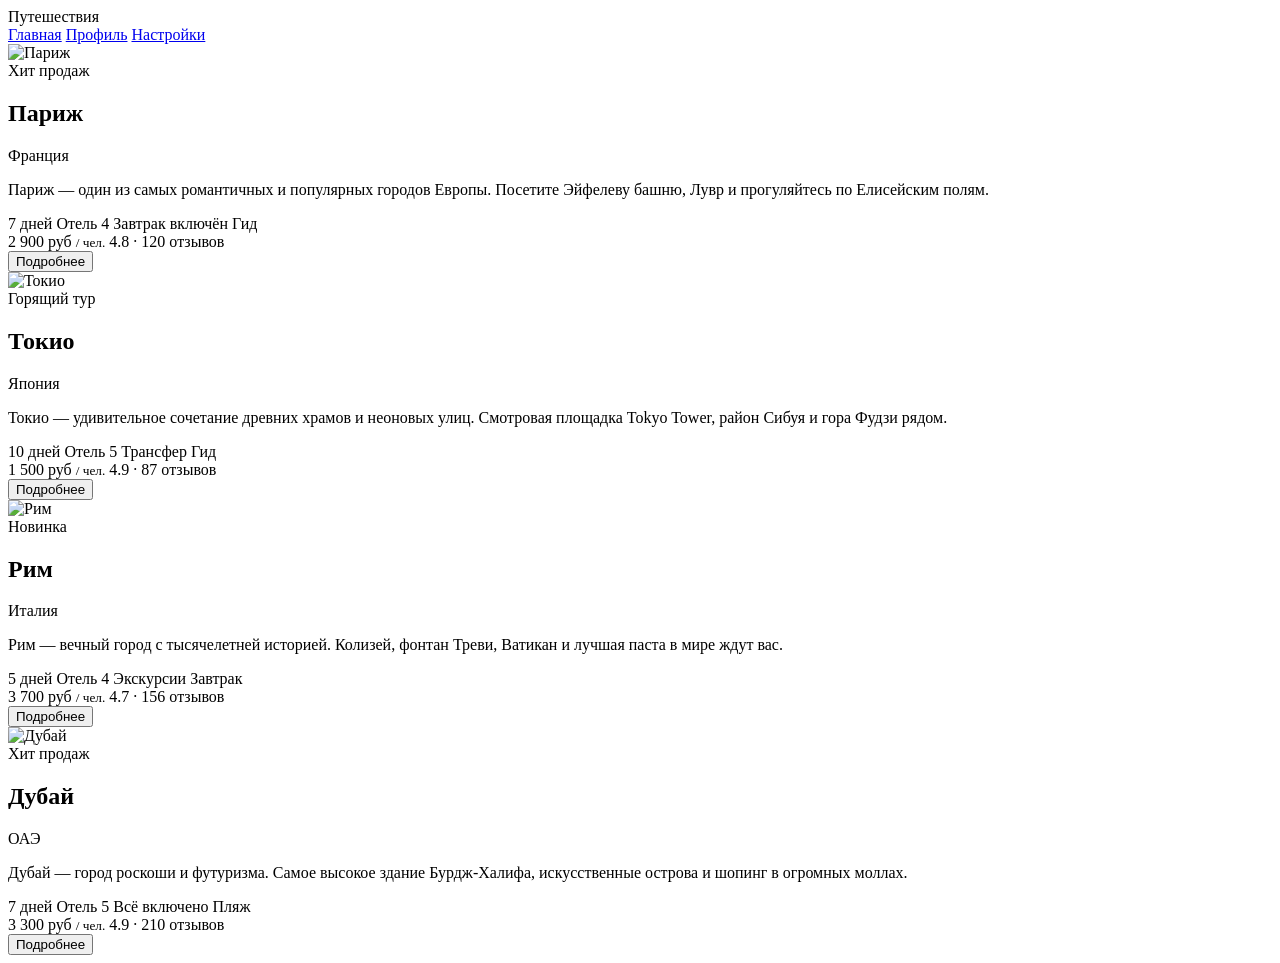
==== index.html @ db9ca824 "Add files via upload" ====
<!DOCTYPE html>
<html lang="ru">
<head>
    <meta charset="UTF-8">
    <meta name="viewport" content="width=device-width, initial-scale=1.0, maximum-scale=1.0, user-scalable=no">
    <title>Путешествия — Главная</title>
    <link rel="stylesheet" href="css/reset.css">
    <link rel="stylesheet" href="css/style.css">
</head>
<body>

    <nav class="menu">
        <div class="logo">Путешествия</div>
        <div class="links">
            <a href="index.html">Главная</a>
            <a href="profile.html">Профиль</a>
            <a href="settings.html">Настройки</a>
        </div>
    </nav>

    <main class="app-content">
        <div class="cards-container">

            <article class="card">
                <img src="https://images.unsplash.com/photo-1502602898657-3e91760cbb34?auto=format&fit=crop&w=800&q=80" alt="Париж">
                <div class="card-info">
                    <span class="badge">Хит продаж</span>
                    <h2>Париж</h2>
                    <p class="country">Франция</p>
                    <p class="description">
                        Париж — один из самых романтичных и популярных городов Европы.
                        Посетите Эйфелеву башню, Лувр и прогуляйтесь по Елисейским полям.
                    </p>
                    <div class="features">
                        <span>7 дней</span>
                        <span>Отель 4</span>
                        <span>Завтрак включён</span>
                        <span>Гид</span>
                    </div>
                    <div class="card-bottom">
                        <div class="price-block">
                            <span class="price">2 900 руб <small>/ чел.</small></span>
                            <span class="rating">4.8 · 120 отзывов</span>
                        </div>
                        <button onclick="openCityModal('paris')">Подробнее</button>
                    </div>
                </div>
            </article>

            <article class="card">
                <img src="https://images.unsplash.com/photo-1540959733332-eab4deabeeaf?auto=format&fit=crop&w=800&q=80" alt="Токио">
                <div class="card-info">
                    <span class="badge hot">Горящий тур</span>
                    <h2>Токио</h2>
                    <p class="country">Япония</p>
                    <p class="description">
                        Токио — удивительное сочетание древних храмов и неоновых улиц.
                        Смотровая площадка Tokyo Tower, район Сибуя и гора Фудзи рядом.
                    </p>
                    <div class="features">
                        <span>10 дней</span>
                        <span>Отель 5</span>
                        <span>Трансфер</span>
                        <span>Гид</span>
                    </div>
                    <div class="card-bottom">
                        <div class="price-block">
                            <span class="price">1 500 руб <small>/ чел.</small></span>
                            <span class="rating">4.9 · 87 отзывов</span>
                        </div>
                        <button onclick="openCityModal('tokyo')">Подробнее</button>
                    </div>
                </div>
            </article>

            <article class="card">
                <img src="https://images.unsplash.com/photo-1552832230-c0197dd311b5?auto=format&fit=crop&w=800&q=80" alt="Рим">
                <div class="card-info">
                    <span class="badge new">Новинка</span>
                    <h2>Рим</h2>
                    <p class="country">Италия</p>
                    <p class="description">
                        Рим — вечный город с тысячелетней историей. Колизей, фонтан Треви,
                        Ватикан и лучшая паста в мире ждут вас.
                    </p>
                    <div class="features">
                        <span>5 дней</span>
                        <span>Отель 4</span>
                        <span>Экскурсии</span>
                        <span>Завтрак</span>
                    </div>
                    <div class="card-bottom">
                        <div class="price-block">
                            <span class="price">3 700 руб <small>/ чел.</small></span>
                            <span class="rating">4.7 · 156 отзывов</span>
                        </div>
                        <button onclick="openCityModal('rome')">Подробнее</button>
                    </div>
                </div>
            </article>

            <article class="card">
                <img src="https://images.unsplash.com/photo-1512453979798-5ea266f8880c?auto=format&fit=crop&w=800&q=80" alt="Дубай">
                <div class="card-info">
                    <span class="badge">Хит продаж</span>
                    <h2>Дубай</h2>
                    <p class="country">ОАЭ</p>
                    <p class="description">
                        Дубай — город роскоши и футуризма. Самое высокое здание Бурдж-Халифа,
                        искусственные острова и шопинг в огромных моллах.
                    </p>
                    <div class="features">
                        <span>7 дней</span>
                        <span>Отель 5</span>
                        <span>Всё включено</span>
                        <span>Пляж</span>
                    </div>
                    <div class="card-bottom">
                        <div class="price-block">
                            <span class="price">3 300 руб <small>/ чел.</small></span>
                            <span class="rating">4.9 · 210 отзывов</span>
                        </div>
                        <button onclick="openCityModal('dubai')">Подробнее</button>
                    </div>
                </div>
            </article>

        </div>
    </main>

    <!-- Модальное окно -->
    <div class="modal-overlay" id="cityModal"></div>
    
    <script src="js/script.js"></script>
</body>
</html>
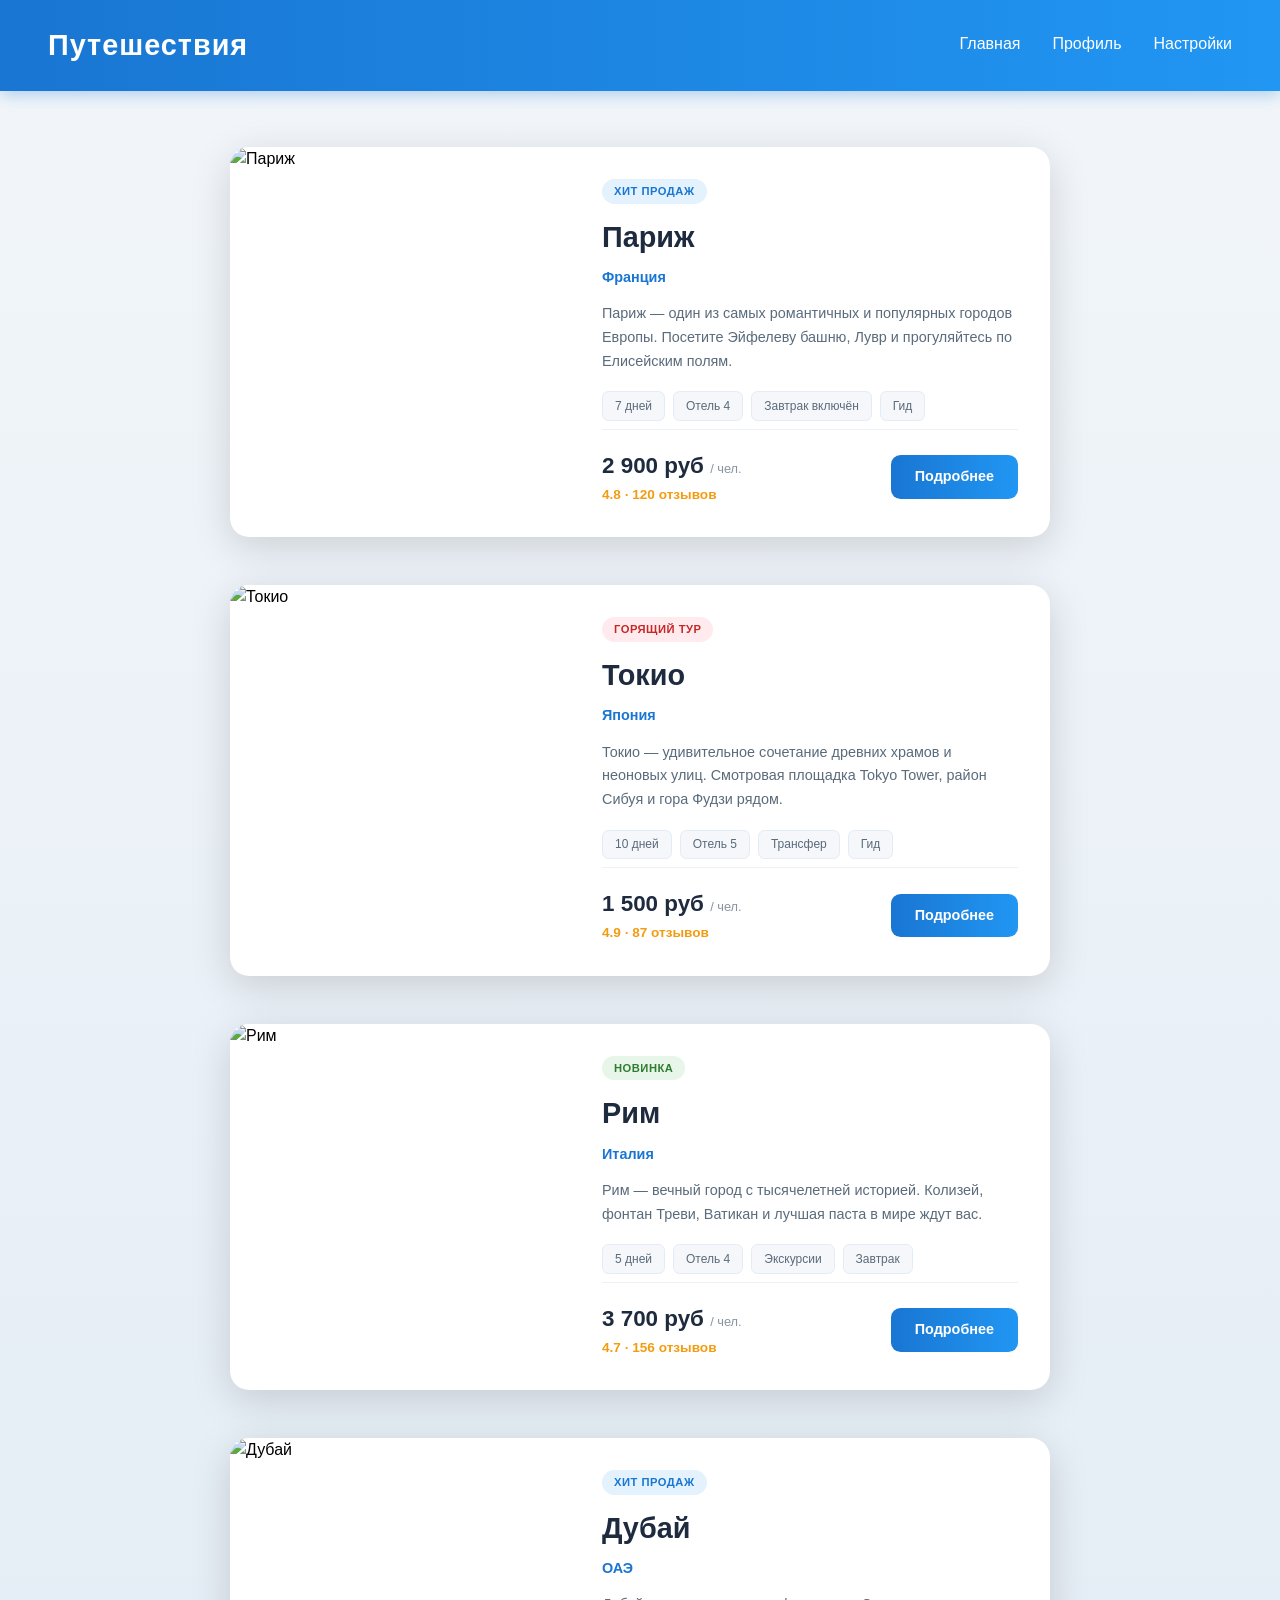
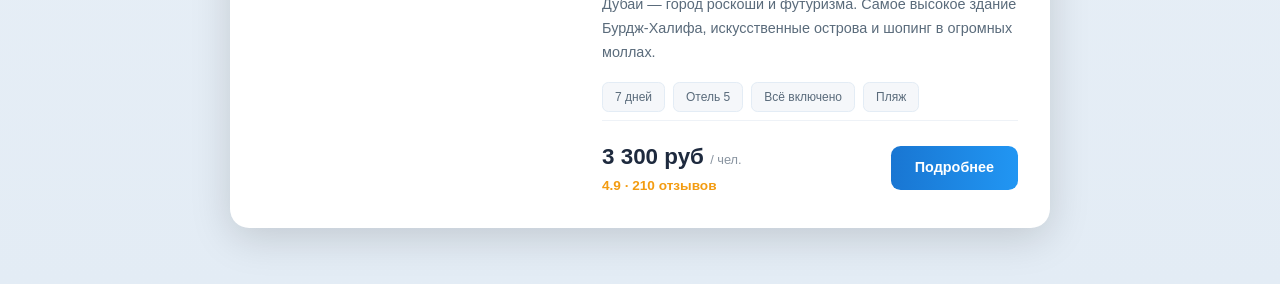
==== commit c3754ca6: "Update index.html" ====
--- a/index.html
+++ b/index.html
@@ -4,8 +4,8 @@
     <meta charset="UTF-8">
     <meta name="viewport" content="width=device-width, initial-scale=1.0, maximum-scale=1.0, user-scalable=no">
     <title>Путешествия — Главная</title>
-    <link rel="stylesheet" href="css/reset.css">
-    <link rel="stylesheet" href="css/style.css">
+    <link rel="stylesheet" href="reset.css">
+    <link rel="stylesheet" href="style.css">
 </head>
 <body>
 
@@ -131,6 +131,6 @@
     <!-- Модальное окно -->
     <div class="modal-overlay" id="cityModal"></div>
     
-    <script src="js/script.js"></script>
+    <script src="script.js"></script>
 </body>
-</html>+</html>
--- a/style.css
+++ b/style.css
@@ -0,0 +1,671 @@
+body {
+    font-family: 'Segoe UI', Arial, sans-serif;
+    background: linear-gradient(180deg, #f2f6fa 0%, #e3ecf5 100%);
+    min-height: 100vh;
+    display: flex;
+    flex-direction: column;
+    padding-bottom: 5rem;
+}
+
+.menu {
+    display: flex;
+    justify-content: space-between;
+    align-items: center;
+    padding: 1rem 1.2rem;
+    background: linear-gradient(90deg, #1976d2 0%, #2196f3 100%);
+    box-shadow: 0 4px 15px rgba(25, 118, 210, 0.3);
+    position: sticky;
+    top: 0;
+    z-index: 100;
+}
+
+.logo {
+    color: white;
+    font-size: 1.3rem;
+    font-weight: bold;
+    letter-spacing: 1px;
+}
+
+.links {
+    display: flex;
+    gap: 1rem;
+}
+
+.links a {
+    color: white;
+    text-decoration: none;
+    font-size: 0.85rem;
+    font-weight: 500;
+    position: relative;
+    padding-bottom: 4px;
+    transition: color 0.3s;
+}
+
+.links a::after {
+    content: "";
+    position: absolute;
+    bottom: 0;
+    left: 0;
+    width: 0;
+    height: 2px;
+    background: white;
+    transition: width 0.3s;
+}
+
+.links a:hover::after {
+    width: 100%;
+}
+
+.links a:hover {
+    color: #fff9c4;
+}
+
+.app-content {
+    flex: 1;
+    padding: 1rem;
+    width: 100%;
+}
+
+.cards-container {
+    display: flex;
+    flex-direction: column;
+    gap: 0;
+}
+
+.card {
+    display: flex;
+    flex-direction: column;
+    width: 100%;
+    max-width: 100%;
+    margin: 1.5rem auto;
+    background: white;
+    border-radius: 1.2rem;
+    overflow: hidden;
+    box-shadow: 0 10px 40px rgba(0, 0, 0, 0.15);
+    transition: transform 0.3s, box-shadow 0.3s;
+}
+
+.card:hover {
+    transform: translateY(-5px);
+    box-shadow: 0 20px 50px rgba(0, 0, 0, 0.2);
+}
+
+.card img {
+    width: 100%;
+    height: 12rem;
+    object-fit: cover;
+    display: block;
+}
+
+.card-info {
+    display: flex;
+    flex-direction: column;
+    padding: 1.2rem;
+    flex: 1;
+    gap: 0.5rem;
+}
+
+.badge {
+    display: inline-block;
+    align-self: flex-start;
+    background: #e3f2fd;
+    color: #1976d2;
+    font-size: 0.7rem;
+    font-weight: bold;
+    padding: 0.25rem 0.75rem;
+    border-radius: 1.25rem;
+    text-transform: uppercase;
+    letter-spacing: 0.5px;
+}
+
+.badge.hot {
+    background: #ffebee;
+    color: #c62828;
+}
+
+.badge.new {
+    background: #e8f5e9;
+    color: #2e7d32;
+}
+
+.card-info h2 {
+    font-size: 1.5rem;
+    color: #1e2a3e;
+    margin-top: 0.25rem;
+}
+
+.country {
+    color: #1976d2;
+    font-weight: bold;
+    font-size: 0.9rem;
+}
+
+.description {
+    color: #5a6b7b;
+    line-height: 1.65;
+    font-size: 0.9rem;
+    margin-top: 0.35rem;
+}
+
+.features {
+    display: flex;
+    flex-wrap: wrap;
+    gap: 0.5rem;
+    margin-top: 0.6rem;
+}
+
+.features span {
+    background: #f5f7fa;
+    color: #5a6b7b;
+    font-size: 0.75rem;
+    padding: 0.3rem 0.75rem;
+    border-radius: 0.4rem;
+    border: 1px solid #e3ecf5;
+}
+
+.card-bottom {
+    display: flex;
+    justify-content: space-between;
+    align-items: center;
+    margin-top: auto;
+    padding-top: 1.2rem;
+    border-top: 1px solid #eef2f7;
+}
+
+.price-block {
+    display: flex;
+    flex-direction: column;
+}
+
+.price {
+    font-size: 1.4rem;
+    font-weight: bold;
+    color: #1e2a3e;
+}
+
+.price small {
+    font-size: 0.8rem;
+    color: #8994a0;
+    font-weight: normal;
+}
+
+.rating {
+    display: flex;
+    align-items: center;
+    gap: 4px;
+    font-size: 0.85rem;
+    color: #f39c12;
+    font-weight: bold;
+    margin-top: 0.15rem;
+}
+
+.card-bottom button {
+    padding: 0.7rem 1.5rem;
+    border: none;
+    border-radius: 0.6rem;
+    background: linear-gradient(90deg, #1976d2, #2196f3);
+    color: white;
+    font-size: 0.9rem;
+    font-weight: 600;
+    cursor: pointer;
+    transition: transform 0.2s, box-shadow 0.2s;
+}
+
+.card-bottom button:hover {
+    transform: scale(1.05);
+    box-shadow: 0 6px 20px rgba(25, 118, 210, 0.4);
+}
+
+.profile-header {
+    background: white;
+    border-radius: 1.2rem;
+    padding: 1.5rem 1rem;
+    text-align: center;
+    box-shadow: 0 4px 15px rgba(0, 0, 0, 0.08);
+    margin-bottom: 1rem;
+}
+
+.avatar {
+    width: 6rem;
+    height: 6rem;
+    border-radius: 50%;
+    background: linear-gradient(135deg, #1976d2, #2196f3);
+    margin: 0 auto 0.8rem;
+    display: flex;
+    align-items: center;
+    justify-content: center;
+    font-size: 2rem;
+    color: white;
+    font-weight: bold;
+}
+
+.profile-header h2 {
+    font-size: 1.4rem;
+    margin-bottom: 0.3rem;
+}
+
+.profile-header p {
+    color: #8994a0;
+    font-size: 0.9rem;
+}
+
+.stats {
+    display: flex;
+    justify-content: space-around;
+    margin-top: 1.2rem;
+    padding-top: 1rem;
+    border-top: 1px solid #eef2f7;
+}
+
+.stat {
+    display: flex;
+    flex-direction: column;
+    align-items: center;
+}
+
+.stat-value {
+    font-size: 1.4rem;
+    font-weight: bold;
+    color: #1976d2;
+}
+
+.stat-label {
+    font-size: 0.75rem;
+    color: #8994a0;
+    margin-top: 0.2rem;
+}
+
+.menu-list {
+    background: white;
+    border-radius: 1.2rem;
+    overflow: hidden;
+    box-shadow: 0 4px 15px rgba(0, 0, 0, 0.08);
+}
+
+.menu-item {
+    display: flex;
+    justify-content: space-between;
+    align-items: center;
+    padding: 1rem 1.2rem;
+    border-bottom: 1px solid #f0f4f8;
+    font-size: 0.95rem;
+    color: #1e2a3e;
+}
+
+.menu-item:last-child {
+    border-bottom: none;
+}
+
+.menu-item .arrow {
+    color: #c0c8d0;
+    font-size: 1.2rem;
+}
+
+.settings-group {
+    background: white;
+    border-radius: 1.2rem;
+    padding: 0 1.2rem;
+    margin-bottom: 1rem;
+    box-shadow: 0 4px 15px rgba(0, 0, 0, 0.08);
+}
+
+.settings-group h3 {
+    font-size: 0.85rem;
+    color: #8994a0;
+    text-transform: uppercase;
+    letter-spacing: 0.5px;
+    padding: 1rem 0 0.5rem;
+}
+
+.setting-item {
+    display: flex;
+    justify-content: space-between;
+    align-items: center;
+    padding: 0.9rem 0;
+    border-bottom: 1px solid #f0f4f8;
+}
+
+.setting-item:last-child {
+    border-bottom: none;
+}
+
+.setting-item label {
+    font-size: 0.95rem;
+    color: #1e2a3e;
+}
+
+.switch {
+    position: relative;
+    width: 3rem;
+    height: 1.6rem;
+    background: #c0c8d0;
+    border-radius: 1rem;
+    transition: background 0.3s;
+    cursor: pointer;
+}
+
+.switch::after {
+    content: "";
+    position: absolute;
+    top: 0.15rem;
+    left: 0.15rem;
+    width: 1.3rem;
+    height: 1.3rem;
+    background: white;
+    border-radius: 50%;
+    transition: transform 0.3s;
+}
+
+.switch.active {
+    background: #1976d2;
+}
+
+.switch.active::after {
+    transform: translateX(1.4rem);
+}
+
+select {
+    padding: 0.4rem 0.8rem;
+    border: 1px solid #e0e6ed;
+    border-radius: 0.5rem;
+    font-size: 0.9rem;
+    background: white;
+    color: #1e2a3e;
+}
+
+.bottom-nav {
+    position: fixed;
+    bottom: 0;
+    left: 0;
+    right: 0;
+    display: flex;
+    justify-content: space-around;
+    align-items: center;
+    background: white;
+    padding: 0.6rem 0;
+    box-shadow: 0 -2px 15px rgba(0, 0, 0, 0.08);
+    z-index: 100;
+}
+
+.bottom-nav a {
+    display: flex;
+    flex-direction: column;
+    align-items: center;
+    gap: 0.2rem;
+    font-size: 0.7rem;
+    color: #8994a0;
+    padding: 0.4rem 1rem;
+    border-radius: 0.5rem;
+    transition: color 0.2s;
+    font-weight: 600;
+    text-transform: uppercase;
+    letter-spacing: 0.5px;
+}
+
+.bottom-nav a.active {
+    color: #1976d2;
+}
+
+@media (min-width: 768px) {
+    body {
+        padding-bottom: 0;
+    }
+
+    .menu {
+        padding: 1.5rem 3rem;
+    }
+
+    .logo {
+        font-size: 1.8rem;
+    }
+
+    .links {
+        gap: 2rem;
+    }
+
+    .links a {
+        font-size: 1rem;
+    }
+
+    .app-content {
+        max-width: 1100px;
+        margin: 0 auto;
+        padding: 2rem;
+    }
+
+    .card {
+        flex-direction: row;
+        max-width: 820px;
+    }
+
+    .card img {
+        width: 340px;
+        height: auto;
+    }
+
+    .card-info {
+        padding: 2rem;
+    }
+
+    .card-info h2 {
+        font-size: 1.8rem;
+    }
+
+    .profile-header {
+        display: flex;
+        align-items: center;
+        gap: 2rem;
+        text-align: left;
+        padding: 2rem;
+    }
+
+    .avatar {
+        margin: 0;
+        width: 7rem;
+        height: 7rem;
+        font-size: 2.5rem;
+    }
+
+    .stats {
+        flex: 1;
+        margin-top: 0;
+        padding-top: 0;
+        border-top: none;
+        border-left: 1px solid #eef2f7;
+        padding-left: 2rem;
+    }
+
+    .bottom-nav {
+        position: static;
+        max-width: 1100px;
+        margin: 1rem auto;
+        border-radius: 1rem;
+        box-shadow: 0 4px 15px rgba(0, 0, 0, 0.08);
+    }
+
+    .bottom-nav a {
+        flex-direction: row;
+        gap: 0.5rem;
+        font-size: 0.9rem;
+    }
+
+    .settings-group {
+        max-width: 700px;
+    }
+}
+.modal-overlay {
+    display: none;
+    position: fixed;
+    top: 0;
+    left: 0;
+    width: 100%;
+    height: 100%;
+    background: rgba(0, 0, 0, 0.6);
+    justify-content: center;
+    align-items: center;
+    z-index: 2000;
+    padding: 1rem;
+    overflow-y: auto;
+}
+
+.modal-overlay.active {
+    display: flex;
+}
+
+.modal-window {
+    background: white;
+    border-radius: 1.2rem;
+    max-width: 700px;
+    width: 100%;
+    max-height: 90vh;
+    overflow-y: auto;
+    box-shadow: 0 20px 60px rgba(0, 0, 0, 0.4);
+    animation: modalAppear 0.3s ease;
+    position: relative;
+}
+
+@keyframes modalAppear {
+    from { transform: scale(0.85); opacity: 0; }
+    to { transform: scale(1); opacity: 1; }
+}
+
+.modal-close {
+    position: absolute;
+    top: 1rem;
+    right: 1rem;
+    width: 2.5rem;
+    height: 2.5rem;
+    border-radius: 50%;
+    background: rgba(255, 255, 255, 0.9);
+    color: #1e2a3e;
+    font-size: 1.5rem;
+    font-weight: bold;
+    display: flex;
+    align-items: center;
+    justify-content: center;
+    cursor: pointer;
+    z-index: 10;
+    box-shadow: 0 2px 8px rgba(0, 0, 0, 0.2);
+    transition: background 0.2s;
+}
+
+.modal-close:hover {
+    background: white;
+}
+
+.modal-image {
+    width: 100%;
+    height: 15rem;
+    object-fit: cover;
+    display: block;
+}
+
+.modal-body {
+    padding: 1.5rem;
+}
+
+.modal-body h2 {
+    font-size: 1.6rem;
+    color: #1e2a3e;
+    margin-bottom: 0.5rem;
+}
+
+.modal-body .modal-country {
+    color: #1976d2;
+    font-weight: bold;
+    font-size: 0.95rem;
+    margin-bottom: 1rem;
+}
+
+.modal-body h3 {
+    font-size: 1.05rem;
+    color: #1976d2;
+    margin: 1.2rem 0 0.6rem;
+    text-transform: uppercase;
+    letter-spacing: 0.5px;
+}
+
+.modal-body p {
+    color: #5a6b7b;
+    line-height: 1.7;
+    font-size: 0.95rem;
+    margin-bottom: 0.8rem;
+}
+.modal-body ul {
+    padding-left: 1.2rem;
+    list-style: disc;
+}
+.modal-body ul li {
+    color: #5a6b7b;
+    line-height: 1.7;
+    font-size: 0.95rem;
+    margin-bottom: 0.4rem;
+}
+
+.modal-features {
+    display: flex;
+    flex-wrap: wrap;
+    gap: 0.5rem;
+    margin: 1rem 0;
+}
+
+.modal-features span {
+    background: #f5f7fa;
+    color: #5a6b7b;
+    font-size: 0.8rem;
+    padding: 0.35rem 0.85rem;
+    border-radius: 0.4rem;
+    border: 1px solid #e3ecf5;
+}
+
+.modal-price {
+    display: flex;
+    justify-content: space-between;
+    align-items: center;
+    padding: 1rem;
+    background: #f8fafc;
+    border-radius: 0.8rem;
+    margin-top: 1rem;
+}
+
+.modal-price .price-value {
+    font-size: 1.5rem;
+    font-weight: bold;
+    color: #1e2a3e;
+}
+
+.modal-price .price-value small {
+    font-size: 0.8rem;
+    color: #8994a0;
+    font-weight: normal;
+}
+
+.modal-price button {
+    padding: 0.8rem 1.5rem;
+    border: none;
+    border-radius: 0.6rem;
+    background: linear-gradient(90deg, #1976d2, #2196f3);
+    color: white;
+    font-size: 0.95rem;
+    font-weight: 600;
+    cursor: pointer;
+    transition: transform 0.2s;
+}
+
+.modal-price button:hover {
+    transform: scale(1.05);
+}
+
+@media (min-width: 768px) {
+    .modal-image {
+        height: 20rem;
+    }
+
+    .modal-body {
+        padding: 2rem;
+    }
+
+    .modal-body h2 {
+        font-size: 2rem;
+    }
+}
